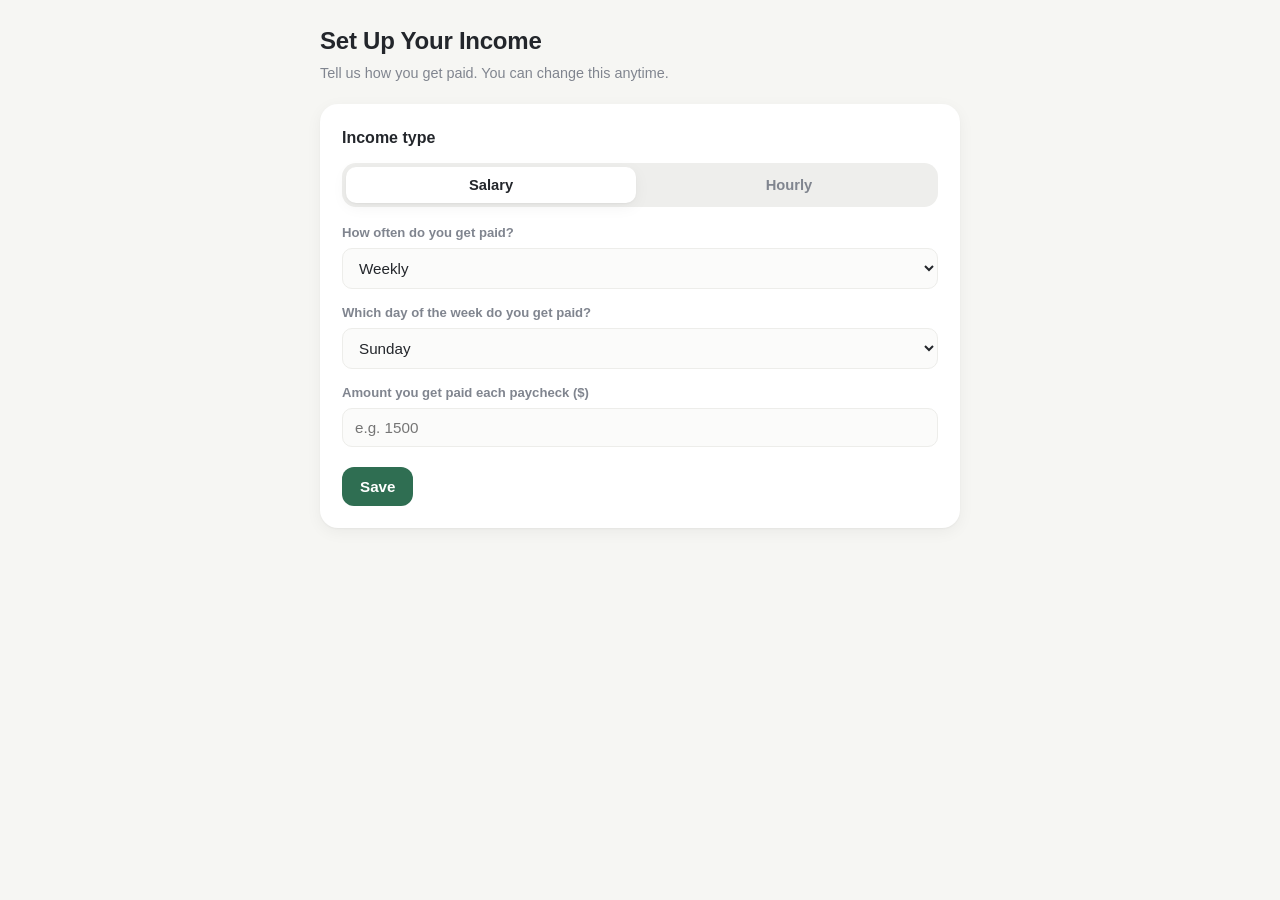
==== budget-app/index.html @ ad208b8c "Add click-to-view week stats on the Calendar Clicking any day now opens a panel for that calendar we" ====
<!DOCTYPE html>
<html lang="en">
<head>
<meta charset="UTF-8">
<meta name="viewport" content="width=device-width, initial-scale=1.0">
<title>My Budget</title>
<style>
  :root {
    --bg: #f6f6f3;
    --card: #ffffff;
    --text: #23262b;
    --muted: #80858f;
    --border: #ededea;
    --accent: #2f6e52;
    --accent-dark: #23553f;
    --accent-soft: #e8f1ec;
    --good: #2f6e52;
    --danger: #b8463a;
    --warning: #b8862f;
    --radius: 18px;
    --shadow: 0 1px 2px rgba(20, 20, 20, 0.04), 0 4px 16px rgba(20, 20, 20, 0.05);
  }
  * { box-sizing: border-box; }
  body {
    margin: 0;
    font-family: -apple-system, BlinkMacSystemFont, "Segoe UI", Roboto, Helvetica, Arial, sans-serif;
    background: var(--bg);
    color: var(--text);
    padding: 24px 20px;
    line-height: 1.45;
  }
  .wrap { max-width: 640px; margin: 0 auto; }
  h1 { font-size: 1.5rem; font-weight: 700; letter-spacing: -0.01em; margin: 0 0 4px; }
  h2 { font-size: 1rem; font-weight: 700; margin: 0 0 14px; }
  .subtitle { color: var(--muted); font-size: 0.9rem; margin: 0 0 20px; }
  .card {
    background: var(--card);
    border-radius: var(--radius);
    box-shadow: var(--shadow);
    padding: 22px;
    margin-bottom: 16px;
  }
  .row { display: flex; gap: 10px; flex-wrap: wrap; }
  .field { margin-bottom: 14px; }
  .field label {
    display: block;
    font-size: 0.82rem;
    font-weight: 600;
    margin-bottom: 6px;
    color: var(--muted);
  }
  input, select {
    width: 100%;
    padding: 10px 12px;
    border: 1px solid var(--border);
    border-radius: 10px;
    font-size: 0.95rem;
    background: #fbfbfa;
    color: var(--text);
  }
  input:focus, select:focus { outline: none; border-color: var(--accent); background: #fff; box-shadow: 0 0 0 3px var(--accent-soft); }
  .btn {
    display: inline-block;
    padding: 11px 18px;
    border-radius: 12px;
    border: none;
    background: var(--accent);
    color: #fff;
    font-size: 0.95rem;
    font-weight: 600;
    cursor: pointer;
    transition: background 0.15s ease;
  }
  .btn:hover { background: var(--accent-dark); }
  .btn:disabled { background: var(--border); color: var(--muted); cursor: not-allowed; }
  .btn.secondary {
    background: var(--accent-soft);
    color: var(--accent-dark);
    border: none;
  }
  .btn.secondary:hover { background: #dcebe3; }
  .btn.secondary.active { background: var(--accent); color: #fff; }
  .btn.small { padding: 7px 12px; font-size: 0.82rem; border-radius: 10px; }
  .btn.danger-outline {
    background: #fbeeec;
    color: var(--danger);
    border: none;
  }
  .btn.danger-outline:hover { background: #f6ddd9; }
  .toggle-group { display: flex; gap: 8px; margin-bottom: 16px; background: #eeeeec; padding: 4px; border-radius: 14px; }
  .toggle-group button {
    flex: 1;
    padding: 10px;
    border-radius: 10px;
    border: none;
    background: transparent;
    font-size: 0.92rem;
    font-weight: 600;
    cursor: pointer;
    color: var(--muted);
    transition: background 0.15s ease, color 0.15s ease;
  }
  .toggle-group button.active {
    color: var(--text);
    background: #fff;
    box-shadow: var(--shadow);
  }
  .period-nav {
    display: flex;
    align-items: center;
    justify-content: space-between;
    margin-bottom: 10px;
  }
  .period-range { font-weight: 700; font-size: 1rem; }
  .period-meta { color: var(--muted); font-size: 0.85rem; margin-top: 2px; }
  .earnings {
    font-size: 2.2rem;
    font-weight: 700;
    color: var(--text);
    margin: 6px 0 2px;
  }
  .earnings-sub { color: var(--muted); font-size: 0.85rem; }
  table { width: 100%; border-collapse: collapse; margin-top: 10px; font-size: 0.9rem; }
  th, td { text-align: left; padding: 10px 6px; border-bottom: 1px solid var(--border); }
  th { color: var(--muted); font-weight: 600; font-size: 0.76rem; text-transform: uppercase; letter-spacing: 0.02em; }
  tr:last-child td { border-bottom: none; }
  .empty-note { color: var(--muted); font-size: 0.88rem; padding: 6px 0; }
  .top-bar { display: flex; justify-content: space-between; align-items: baseline; margin-bottom: 18px; }
  .hidden { display: none !important; }
  .inline-fields { display: flex; gap: 10px; }
  .inline-fields .field { flex: 1; }
  .card-header-row { display: flex; justify-content: space-between; align-items: center; margin-bottom: 14px; }
  .card-header-row h2 { margin: 0; }
  .collapsible { margin-bottom: 14px; padding-top: 2px; }
  .overview-top { display: flex; gap: 22px; align-items: center; flex-wrap: wrap; }
  .ring-col { display: flex; flex-direction: column; align-items: center; gap: 6px; }
  .ring-wrap { position: relative; width: 110px; height: 110px; flex-shrink: 0; }
  .ring-wrap svg { width: 110px; height: 110px; }
  .ring-label { position: absolute; inset: 0; display: flex; align-items: center; justify-content: center; font-size: 1.3rem; font-weight: 700; }
  .ring-caption { font-size: 0.78rem; color: var(--muted); }
  .stats-col { flex: 1; min-width: 180px; display: flex; flex-direction: column; gap: 16px; }
  .stat-row { display: flex; justify-content: space-between; align-items: baseline; gap: 10px; }
  .stat-label { font-size: 0.82rem; color: var(--muted); }
  .stat-value { font-weight: 700; font-size: 1.05rem; }
  .balance-edit-row { display: flex; gap: 8px; margin-top: 6px; }
  .balance-edit-row input { width: auto; flex: 1; }
  .calendar-weekdays, .calendar-grid { display: grid; grid-template-columns: repeat(7, 1fr); gap: 4px; }
  .calendar-weekdays { margin-top: 14px; font-size: 0.7rem; color: var(--muted); text-align: center; font-weight: 600; }
  .calendar-grid { margin-top: 4px; }
  .cal-day {
    min-height: 62px;
    border-radius: 6px;
    padding: 4px 5px;
    font-size: 0.68rem;
    border: 1px solid var(--border);
    display: flex;
    flex-direction: column;
    gap: 2px;
    overflow: hidden;
    cursor: pointer;
    transition: transform 0.1s ease;
  }
  .cal-day:hover { transform: scale(1.05); }
  .cal-day.outside { opacity: 0.35; }
  .cal-day .cal-num { font-weight: 700; font-size: 0.75rem; }
  .cal-day .cal-spent, .cal-day .cal-hours, .cal-day .cal-paid {
    background: rgba(255, 255, 255, 0.82);
    border-radius: 4px;
    padding: 0 3px;
    width: fit-content;
  }
  .cal-day .cal-spent { color: var(--danger); }
  .cal-day .cal-hours { color: var(--accent); }
  .cal-day .cal-paid { color: var(--good); font-weight: 700; }
  .legend-row { display: flex; align-items: center; gap: 6px; font-size: 0.82rem; color: var(--muted); margin-top: 4px; }
  .legend-swatch { width: 14px; height: 14px; border-radius: 3px; border: 1px solid var(--border); flex-shrink: 0; }
</style>
</head>
<body>
<div class="wrap">

  <div class="toggle-group hidden" id="tabBar">
    <button type="button" id="tabHomeBtn">Home</button>
    <button type="button" id="tabCalendarBtn">Calendar</button>
  </div>

  <!-- SETUP VIEW -->
  <div id="setupView">
    <h1>Set Up Your Income</h1>
    <p class="subtitle">Tell us how you get paid. You can change this anytime.</p>

    <div class="card">
      <h2>Income type</h2>
      <div class="toggle-group">
        <button type="button" id="typeSalaryBtn">Salary</button>
        <button type="button" id="typeHourlyBtn">Hourly</button>
      </div>

      <div class="field">
        <label for="payFrequency">How often do you get paid?</label>
        <select id="payFrequency">
          <option value="weekly">Weekly</option>
          <option value="biweekly">Every 2 weeks</option>
          <option value="semimonthly">Twice a month</option>
          <option value="monthly">Monthly</option>
        </select>
      </div>

      <div class="field" id="field_weeklyDay">
        <label for="weeklyDay">Which day of the week do you get paid?</label>
        <select id="weeklyDay">
          <option value="0">Sunday</option>
          <option value="1">Monday</option>
          <option value="2">Tuesday</option>
          <option value="3">Wednesday</option>
          <option value="4">Thursday</option>
          <option value="5">Friday</option>
          <option value="6">Saturday</option>
        </select>
      </div>

      <div class="field" id="field_biweeklyAnchor">
        <label for="biweeklyAnchor">Enter a date you got paid (or will get paid) on</label>
        <input type="date" id="biweeklyAnchor">
      </div>

      <div class="field" id="field_semimonthlyDay">
        <label for="semimonthlyDay">First payday each month (day of month, 1–27). The second payday is assumed to be the last day of the month.</label>
        <input type="number" id="semimonthlyDay" min="1" max="27" value="15">
      </div>

      <div class="field" id="field_monthlyDay">
        <label for="monthlyDay">Payday each month</label>
        <select id="monthlyDay"></select>
      </div>

      <div class="field" id="field_salaryAmount">
        <label for="salaryAmount">Amount you get paid each paycheck ($)</label>
        <input type="number" id="salaryAmount" min="0" step="0.01" placeholder="e.g. 1500">
      </div>

      <div class="field" id="field_hourlyWage">
        <label for="hourlyWage">Your hourly wage ($/hour)</label>
        <input type="number" id="hourlyWage" min="0" step="0.01" placeholder="e.g. 22.50">
      </div>

      <button class="btn" id="saveSetupBtn" style="margin-top:6px;">Save</button>
      <button class="btn secondary hidden" id="cancelSetupBtn" style="margin-top:6px;">Cancel</button>
    </div>
  </div>

  <!-- BUDGET SETUP VIEW -->
  <div id="budgetView" class="hidden">
    <h1>Set Up Your Budget</h1>
    <p class="subtitle">Pick a starting point, then adjust categories as you like.</p>

    <div class="card">
      <h2>Quick presets</h2>
      <div class="toggle-group" style="flex-wrap:wrap;">
        <button type="button" class="btn secondary small" id="preset503020" style="flex:1 1 30%;">50/30/20 Rule</button>
        <button type="button" class="btn secondary small" id="presetSavingFocus" style="flex:1 1 30%;">Saving Focus</button>
        <button type="button" class="btn secondary small" id="presetNonSavingFocus" style="flex:1 1 30%;">Non-Saving Focus</button>
      </div>
    </div>

    <div class="card">
      <h2>Categories</h2>
      <div id="categoryRows"></div>
      <button type="button" class="btn secondary small" id="addCategoryBtn">+ Add category</button>
      <div class="period-meta" id="budgetDraftSummary" style="margin-top:14px;"></div>
    </div>

    <button class="btn" id="saveBudgetBtn" style="margin-top:6px;">Save budget</button>
    <button class="btn secondary hidden" id="cancelBudgetBtn" style="margin-top:6px;">Cancel</button>
  </div>

  <!-- HOME VIEW -->
  <div id="dashboardView" class="hidden">
    <div class="top-bar">
      <div>
        <h1>My Budget</h1>
        <p class="subtitle" id="incomeSummary"></p>
      </div>
      <div style="display:flex; gap:8px;">
        <button class="btn secondary small" id="editBudgetBtn">Edit budget</button>
        <button class="btn secondary small" id="editSettingsBtn">Edit settings</button>
      </div>
    </div>

    <div class="card">
      <div class="overview-top">
        <div class="ring-col">
          <div class="ring-wrap">
            <svg viewBox="0 0 110 110">
              <circle cx="55" cy="55" r="48" fill="none" stroke="#e3e5e8" stroke-width="10"></circle>
              <circle id="budgetRingProgress" cx="55" cy="55" r="48" fill="none" stroke-width="10" stroke-linecap="round" transform="rotate(-90 55 55)"></circle>
            </svg>
            <div class="ring-label" id="budgetRingLabel">0%</div>
          </div>
          <div class="ring-caption">Budget used</div>
        </div>
        <div class="stats-col">
          <div class="stat-row">
            <span class="stat-label">Next paycheck</span>
            <span class="stat-value" id="nextPaycheckValue"></span>
          </div>
          <div>
            <div class="stat-row">
              <span class="stat-label">Account balance</span>
              <span class="stat-value" id="accountBalanceValue"></span>
            </div>
            <div class="balance-edit-row">
              <input type="number" id="balanceEditInput" step="0.01">
              <button type="button" class="btn secondary small" id="saveBalanceBtn">Update</button>
            </div>
          </div>
        </div>
      </div>
    </div>

    <div class="card">
      <div class="period-nav">
        <button class="btn secondary small" id="prevPeriodBtn">&larr; Prev</button>
        <div style="text-align:center;">
          <div class="period-range" id="periodRange"></div>
          <div class="period-meta" id="periodPayday"></div>
        </div>
        <button class="btn secondary small" id="nextPeriodBtn">Next &rarr;</button>
      </div>
      <hr style="border:none;border-top:1px solid var(--border); margin: 14px 0;">
      <div class="earnings" id="periodEarnings">$0.00</div>
      <div class="earnings-sub" id="periodEarningsDetail"></div>
    </div>

    <div class="card" id="budgetCard">
      <h2>Budget for this period</h2>
      <table id="budgetTable">
        <thead>
          <tr><th>Category</th><th>Type</th><th>Allocated</th><th>Spent</th><th>Remaining</th></tr>
        </thead>
        <tbody id="budgetTableBody"></tbody>
      </table>
      <div class="empty-note hidden" id="budgetEmptyNote">No budget set yet.</div>
      <div class="period-meta" id="budgetDashboardSummary" style="margin-top:10px;"></div>
    </div>

    <div class="card" id="expensesCard">
      <div class="card-header-row">
        <h2>Expenses</h2>
        <button type="button" class="btn secondary small" id="toggleExpenseFormBtn">+ Add expense</button>
      </div>
      <div class="collapsible hidden" id="expenseFormWrap">
        <div class="field">
          <label for="expenseDate">Date</label>
          <input type="date" id="expenseDate">
        </div>
        <div class="inline-fields">
          <div class="field">
            <label for="expenseCategory">Category</label>
            <select id="expenseCategory"></select>
          </div>
          <div class="field">
            <label for="expenseAmount">Amount ($)</label>
            <input type="number" id="expenseAmount" min="0" step="0.01" placeholder="e.g. 45">
          </div>
        </div>
        <div class="field">
          <label for="expenseNote">Note (optional)</label>
          <input type="text" id="expenseNote" placeholder="e.g. Groceries">
        </div>
        <button class="btn" id="addExpenseBtn">Add expense</button>
      </div>

      <table id="expensesTable">
        <thead>
          <tr><th>Date</th><th>Category</th><th>Amount</th><th>Note</th><th></th></tr>
        </thead>
        <tbody id="expensesTableBody"></tbody>
      </table>
      <div class="empty-note hidden" id="expensesEmptyNote">No expenses logged for this pay period yet.</div>
    </div>

    <div class="card" id="hoursCard">
      <div class="card-header-row">
        <h2>Shifts</h2>
        <button type="button" class="btn secondary small" id="toggleShiftFormBtn">+ Add shift</button>
      </div>
      <div class="collapsible hidden" id="shiftFormWrap">
        <div class="field">
          <label for="hoursDate">Date</label>
          <input type="date" id="hoursDate">
        </div>
        <div class="inline-fields">
          <div class="field">
            <label for="timeIn">Time in</label>
            <select id="timeIn"></select>
          </div>
          <div class="field">
            <label for="timeOut">Time out</label>
            <select id="timeOut"></select>
          </div>
        </div>
        <button class="btn" id="addHoursBtn">Add shift</button>
      </div>

      <table id="hoursTable">
        <thead>
          <tr><th>Date</th><th>Time in</th><th>Time out</th><th>Hours</th><th></th></tr>
        </thead>
        <tbody id="hoursTableBody"></tbody>
      </table>
      <div class="empty-note hidden" id="hoursEmptyNote">No shifts logged for this pay period yet.</div>
    </div>
  </div>

  <!-- CALENDAR VIEW -->
  <div id="calendarView" class="hidden">
    <div class="top-bar">
      <h1>Calendar</h1>
    </div>

    <div class="card">
      <div class="period-nav">
        <button class="btn secondary small" id="prevMonthBtn">&larr; Prev</button>
        <div class="period-range" id="calendarMonthLabel"></div>
        <button class="btn secondary small" id="nextMonthBtn">Next &rarr;</button>
      </div>
      <div class="calendar-weekdays" id="calendarWeekdays"></div>
      <div class="calendar-grid" id="calendarGrid"></div>
      <div class="period-meta" style="margin-top:10px;">Click any day to see that week's stats.</div>
    </div>

    <div class="card hidden" id="weekDetailCard">
      <h2 id="weekDetailRange"></h2>
      <div class="period-meta" id="weekDetailStatus" style="margin-bottom:12px;"></div>
      <div class="stats-col">
        <div class="stat-row">
          <span class="stat-label">Spent</span>
          <span class="stat-value" id="weekDetailSpent"></span>
        </div>
        <div class="stat-row">
          <span class="stat-label">Budgeted</span>
          <span class="stat-value" id="weekDetailBudgeted"></span>
        </div>
        <div class="stat-row hidden" id="weekDetailHoursRow">
          <span class="stat-label">Hours worked</span>
          <span class="stat-value" id="weekDetailHours"></span>
        </div>
        <div class="stat-row hidden" id="weekDetailPaidRow">
          <span class="stat-label">Paycheck received</span>
          <span class="stat-value" id="weekDetailPaid"></span>
        </div>
      </div>
    </div>

    <div class="card">
      <h2>Legend</h2>
      <div class="legend-row"><span class="cal-spent">-$12</span> spent that day · <span class="cal-hours">4h</span> worked that day · <span class="cal-paid">+$400</span> paycheck received</div>
      <div class="legend-row"><span class="legend-swatch" style="background:rgb(34,139,34);"></span> week well under budget</div>
      <div class="legend-row"><span class="legend-swatch" style="background:#fff;"></span> week right on budget</div>
      <div class="legend-row"><span class="legend-swatch" style="background:rgb(220,38,38);"></span> week well over budget</div>
    </div>
  </div>

</div>

<script>
(function () {
  "use strict";

  var STORAGE_CONFIG = "budgetApp.incomeConfig";
  var STORAGE_ENTRIES = "budgetApp.hourEntries";
  var STORAGE_BUDGET = "budgetApp.budgetConfig";
  var STORAGE_BALANCE = "budgetApp.accountBalance";
  var STORAGE_EXPENSES = "budgetApp.expenses";

  var config = loadConfig();
  var entries = loadEntries();
  var accountBalance = loadBalance();
  var expenses = loadExpenses();
  var refDate = startOfDay(new Date()); // drives which pay period is shown

  // ---------- storage ----------
  function loadConfig() {
    try {
      var raw = localStorage.getItem(STORAGE_CONFIG);
      return raw ? JSON.parse(raw) : null;
    } catch (e) { return null; }
  }
  function saveConfig(cfg) {
    config = cfg;
    localStorage.setItem(STORAGE_CONFIG, JSON.stringify(cfg));
  }
  function loadEntries() {
    try {
      var raw = localStorage.getItem(STORAGE_ENTRIES);
      return raw ? JSON.parse(raw) : [];
    } catch (e) { return []; }
  }
  function saveEntries() {
    localStorage.setItem(STORAGE_ENTRIES, JSON.stringify(entries));
  }
  function loadBudgetConfig() {
    try {
      var raw = localStorage.getItem(STORAGE_BUDGET);
      return raw ? JSON.parse(raw) : null;
    } catch (e) { return null; }
  }
  function saveBudgetConfig(cfg) {
    localStorage.setItem(STORAGE_BUDGET, JSON.stringify(cfg));
  }
  function loadBalance() {
    try {
      var raw = localStorage.getItem(STORAGE_BALANCE);
      return raw !== null ? Number(raw) : 0;
    } catch (e) { return 0; }
  }
  function saveBalance() {
    localStorage.setItem(STORAGE_BALANCE, String(accountBalance));
  }
  function loadExpenses() {
    try {
      var raw = localStorage.getItem(STORAGE_EXPENSES);
      return raw ? JSON.parse(raw) : [];
    } catch (e) { return []; }
  }
  function saveExpenses() {
    localStorage.setItem(STORAGE_EXPENSES, JSON.stringify(expenses));
  }
  function genId() { return Date.now() + "-" + Math.random().toString(36).slice(2); }

  // ---------- date helpers ----------
  function startOfDay(d) { var r = new Date(d); r.setHours(0,0,0,0); return r; }
  function addDays(d, n) { var r = new Date(d); r.setDate(r.getDate() + n); return r; }
  function daysBetween(a, b) { return Math.round((startOfDay(b) - startOfDay(a)) / 86400000); }
  function daysInMonth(y, m) { return new Date(y, m + 1, 0).getDate(); }
  function resolveDayInMonth(y, m, day) {
    // handles month overflow/underflow and "last" sentinel
    while (m < 0) { m += 12; y -= 1; }
    while (m > 11) { m -= 12; y += 1; }
    if (day === "last") return new Date(y, m + 1, 0);
    var d = Math.min(Number(day), daysInMonth(y, m));
    return new Date(y, m, d);
  }
  function fmtDate(d) {
    return d.toLocaleDateString(undefined, { month: "short", day: "numeric", year: "numeric" });
  }
  function toISODate(d) {
    var y = d.getFullYear(), m = String(d.getMonth()+1).padStart(2,"0"), day = String(d.getDate()).padStart(2,"0");
    return y + "-" + m + "-" + day;
  }
  function fmtMoney(n) {
    return "$" + (Math.round(n * 100) / 100).toLocaleString(undefined, { minimumFractionDigits: 2, maximumFractionDigits: 2 });
  }
  function sameDate(a, b) { return toISODate(a) === toISODate(b); }
  function sumExpensesOnDate(d) {
    var iso = toISODate(d);
    return expenses.filter(function (e) { return e.date === iso; })
      .reduce(function (sum, e) { return sum + Number(e.amount); }, 0);
  }
  function sumHoursOnDate(d) {
    var iso = toISODate(d);
    return entries.filter(function (e) { return e.date === iso; })
      .reduce(function (sum, e) { return sum + Number(e.hours); }, 0);
  }
  function categoryNameById(categories, id) {
    var found = categories.filter(function (c) { return c.id === id; })[0];
    return found ? found.name : "Uncategorized";
  }

  // ---------- time-of-day helpers (for clock in / clock out dropdowns) ----------
  function fmtTime(minutesTotal) {
    var hh = Math.floor(minutesTotal / 60) % 24, mm = minutesTotal % 60;
    var period = hh >= 12 ? "PM" : "AM";
    var h12 = hh % 12; if (h12 === 0) h12 = 12;
    return h12 + ":" + String(mm).padStart(2, "0") + " " + period;
  }
  function timeValueToMinutes(val) {
    var parts = val.split(":");
    return Number(parts[0]) * 60 + Number(parts[1]);
  }
  function hoursBetween(timeInVal, timeOutVal) {
    var inM = timeValueToMinutes(timeInVal), outM = timeValueToMinutes(timeOutVal);
    var diff = outM - inM;
    if (diff <= 0) diff += 24 * 60; // overnight shift
    return diff / 60;
  }

  // ---------- pay period calculation ----------
  // Returns {start: Date, end: Date, payday: Date} for the period containing `date`.
  function computePeriod(cfg, date) {
    date = startOfDay(date);
    if (cfg.frequency === "weekly") {
      var dow = Number(cfg.weeklyDay);
      var diff = (dow - date.getDay() + 7) % 7;
      var end = addDays(date, diff);
      var start = addDays(end, -6);
      return { start: start, end: end, payday: end };
    }
    if (cfg.frequency === "biweekly") {
      var anchor = startOfDay(new Date(cfg.biweeklyAnchor));
      var diffDays = daysBetween(anchor, date);
      var mod = ((diffDays % 14) + 14) % 14;
      var untilPayday = (14 - mod) % 14;
      var end2 = addDays(date, untilPayday);
      var start2 = addDays(end2, -13);
      return { start: start2, end: end2, payday: end2 };
    }
    if (cfg.frequency === "semimonthly") {
      var y = date.getFullYear(), m = date.getMonth();
      var day1Date = resolveDayInMonth(y, m, cfg.semimonthlyDay);
      if (date <= day1Date) {
        return { start: new Date(y, m, 1), end: day1Date, payday: day1Date };
      } else {
        var lastDate = resolveDayInMonth(y, m, "last");
        return { start: addDays(day1Date, 1), end: lastDate, payday: lastDate };
      }
    }
    if (cfg.frequency === "monthly") {
      var y2 = date.getFullYear(), m2 = date.getMonth();
      var candidate = resolveDayInMonth(y2, m2, cfg.monthlyDay);
      if (date <= candidate) {
        var prevCandidate = resolveDayInMonth(y2, m2 - 1, cfg.monthlyDay);
        return { start: addDays(prevCandidate, 1), end: candidate, payday: candidate };
      } else {
        var nextCandidate = resolveDayInMonth(y2, m2 + 1, cfg.monthlyDay);
        return { start: addDays(candidate, 1), end: nextCandidate, payday: nextCandidate };
      }
    }
    throw new Error("Unknown frequency");
  }

  // ---------- budget presets & categories ----------
  var BUDGET_PRESETS = {
    fiftyThirtyTwenty: [
      { name: "Needs", mode: "percent", value: 50 },
      { name: "Wants", mode: "percent", value: 30 },
      { name: "Savings", mode: "percent", value: 20 }
    ],
    savingFocus: [
      { name: "Needs", mode: "percent", value: 40 },
      { name: "Wants", mode: "percent", value: 20 },
      { name: "Savings", mode: "percent", value: 40 }
    ],
    nonSavingFocus: [
      { name: "Needs", mode: "percent", value: 60 },
      { name: "Wants", mode: "percent", value: 40 },
      { name: "Savings", mode: "percent", value: 0 }
    ]
  };

  function categoryAmount(cat, income) {
    if (cat.mode === "percent") return income * (Number(cat.value) || 0) / 100;
    return Number(cat.value) || 0;
  }

  function computePeriodIncome(period) {
    if (config.type === "salary") return config.salaryAmount;
    var periodEntries = entries.filter(function (e) {
      var d = startOfDay(new Date(e.date));
      return d >= period.start && d <= period.end;
    });
    var totalHours = periodEntries.reduce(function (sum, e) { return sum + Number(e.hours); }, 0);
    return totalHours * config.hourlyWage;
  }

  // ---------- progress ring ----------
  var RING_RADIUS = 48;
  var RING_CIRCUMFERENCE = 2 * Math.PI * RING_RADIUS;
  function updateBudgetRing(percent) {
    var clamped = Math.max(0, Math.min(percent, 100));
    var offset = RING_CIRCUMFERENCE * (1 - clamped / 100);
    var ring = document.getElementById("budgetRingProgress");
    ring.style.strokeDasharray = RING_CIRCUMFERENCE;
    ring.style.strokeDashoffset = offset;
    var color = percent > 100 ? "var(--danger)" : percent >= 80 ? "var(--warning)" : "var(--good)";
    ring.style.stroke = color;
    var label = document.getElementById("budgetRingLabel");
    label.textContent = Math.round(percent) + "%";
    label.style.color = color;
  }

  // ---------- week performance color (for the calendar) ----------
  function mixColor(from, to, frac) {
    var r = Math.round(from[0] + (to[0] - from[0]) * frac);
    var g = Math.round(from[1] + (to[1] - from[1]) * frac);
    var b = Math.round(from[2] + (to[2] - from[2]) * frac);
    return "rgb(" + r + "," + g + "," + b + ")";
  }
  function weekColor(ratio) {
    if (ratio === null) return "transparent";
    var diff = 1 - ratio; // >0 means under budget (good), <0 means over budget (bad)
    var t = Math.max(-1, Math.min(1, diff));
    var to = t >= 0 ? [34, 139, 34] : [220, 38, 38];
    return mixColor([255, 255, 255], to, Math.abs(t));
  }

  var draftCategories = [];
  var categoryRowsEl = document.getElementById("categoryRows");

  function applyPreset(key) {
    draftCategories = BUDGET_PRESETS[key].map(function (c) {
      return { id: genId(), name: c.name, mode: c.mode, value: c.value };
    });
    renderCategoryRows();
  }

  function renderCategoryRows() {
    categoryRowsEl.innerHTML = "";
    draftCategories.forEach(function (cat, idx) {
      var row = document.createElement("div");
      row.style.display = "flex";
      row.style.gap = "8px";
      row.style.alignItems = "flex-end";
      row.style.marginBottom = "10px";

      var nameField = document.createElement("div");
      nameField.className = "field"; nameField.style.flex = "2"; nameField.style.marginBottom = "0";
      var nameLabel = document.createElement("label"); nameLabel.textContent = "Category";
      var nameInput = document.createElement("input");
      nameInput.type = "text"; nameInput.value = cat.name; nameInput.placeholder = "e.g. Rent";
      nameInput.addEventListener("input", function () { cat.name = nameInput.value; });
      nameField.appendChild(nameLabel); nameField.appendChild(nameInput);

      var modeField = document.createElement("div");
      modeField.className = "field"; modeField.style.flex = "1"; modeField.style.marginBottom = "0";
      var modeLabel = document.createElement("label"); modeLabel.textContent = "Type";
      var modeSelect = document.createElement("select");
      var pOpt = document.createElement("option"); pOpt.value = "percent"; pOpt.textContent = "% of income";
      var fOpt = document.createElement("option"); fOpt.value = "fixed"; fOpt.textContent = "$ fixed";
      modeSelect.appendChild(pOpt); modeSelect.appendChild(fOpt);
      modeSelect.value = cat.mode;
      modeField.appendChild(modeLabel); modeField.appendChild(modeSelect);

      var valueField = document.createElement("div");
      valueField.className = "field"; valueField.style.flex = "1"; valueField.style.marginBottom = "0";
      var valueLabel = document.createElement("label");
      valueLabel.textContent = cat.mode === "percent" ? "Percent" : "Amount ($)";
      var valueInput = document.createElement("input");
      valueInput.type = "number"; valueInput.min = "0";
      valueInput.step = cat.mode === "percent" ? "1" : "0.01";
      valueInput.value = cat.value;
      valueInput.addEventListener("input", function () {
        cat.value = Number(valueInput.value) || 0;
        updateBudgetDraftSummary();
      });
      valueField.appendChild(valueLabel); valueField.appendChild(valueInput);

      modeSelect.addEventListener("change", function () {
        cat.mode = modeSelect.value;
        valueLabel.textContent = cat.mode === "percent" ? "Percent" : "Amount ($)";
        valueInput.step = cat.mode === "percent" ? "1" : "0.01";
        updateBudgetDraftSummary();
      });

      var delBtn = document.createElement("button");
      delBtn.type = "button"; delBtn.className = "btn danger-outline small"; delBtn.textContent = "Remove";
      delBtn.style.marginBottom = "0";
      delBtn.addEventListener("click", function () {
        draftCategories.splice(idx, 1);
        renderCategoryRows();
      });

      row.appendChild(nameField); row.appendChild(modeField); row.appendChild(valueField); row.appendChild(delBtn);
      categoryRowsEl.appendChild(row);
    });
    updateBudgetDraftSummary();
  }

  function updateBudgetDraftSummary() {
    var period = computePeriod(config, startOfDay(new Date()));
    var income = computePeriodIncome(period);
    var total = draftCategories.reduce(function (sum, c) { return sum + categoryAmount(c, income); }, 0);
    var remaining = income - total;
    document.getElementById("budgetDraftSummary").textContent =
      "Allocated " + fmtMoney(total) + " of " + fmtMoney(income) + " for the current pay period — " +
      (remaining >= 0 ? fmtMoney(remaining) + " unallocated" : fmtMoney(Math.abs(remaining)) + " over budget");
  }

  document.getElementById("preset503020").addEventListener("click", function () { applyPreset("fiftyThirtyTwenty"); });
  document.getElementById("presetSavingFocus").addEventListener("click", function () { applyPreset("savingFocus"); });
  document.getElementById("presetNonSavingFocus").addEventListener("click", function () { applyPreset("nonSavingFocus"); });
  document.getElementById("addCategoryBtn").addEventListener("click", function () {
    draftCategories.push({ id: genId(), name: "", mode: "percent", value: 0 });
    renderCategoryRows();
  });

  document.getElementById("saveBudgetBtn").addEventListener("click", function () {
    for (var i = 0; i < draftCategories.length; i++) {
      var c = draftCategories[i];
      if (!c.name || !c.name.trim()) { alert("Give every category a name."); return; }
      if (c.value == null || isNaN(c.value) || c.value < 0) { alert("Enter a valid amount for " + c.name + "."); return; }
    }
    var cleaned = draftCategories.map(function (c) {
      return { id: c.id, name: c.name.trim(), mode: c.mode, value: Number(c.value) };
    });
    saveBudgetConfig({ categories: cleaned });
    showDashboard();
  });

  document.getElementById("cancelBudgetBtn").addEventListener("click", function () {
    if (loadBudgetConfig()) showDashboard();
  });

  // ---------- setup view wiring ----------
  var typeSalaryBtn = document.getElementById("typeSalaryBtn");
  var typeHourlyBtn = document.getElementById("typeHourlyBtn");
  var selectedType = "salary";

  var monthlyDaySelect = document.getElementById("monthlyDay");
  for (var i = 1; i <= 31; i++) {
    var opt = document.createElement("option");
    opt.value = String(i);
    opt.textContent = ordinal(i);
    monthlyDaySelect.appendChild(opt);
  }
  var lastOpt = document.createElement("option");
  lastOpt.value = "last";
  lastOpt.textContent = "Last day of month";
  monthlyDaySelect.appendChild(lastOpt);

  var timeInSelect = document.getElementById("timeIn");
  var timeOutSelect = document.getElementById("timeOut");
  [timeInSelect, timeOutSelect].forEach(function (select) {
    for (var t = 0; t < 24 * 60; t += 15) {
      var tOpt = document.createElement("option");
      tOpt.value = String(Math.floor(t / 60)).padStart(2, "0") + ":" + String(t % 60).padStart(2, "0");
      tOpt.textContent = fmtTime(t);
      select.appendChild(tOpt);
    }
  });
  timeInSelect.value = "09:00";
  timeOutSelect.value = "17:00";

  function ordinal(n) {
    var s = ["th", "st", "nd", "rd"], v = n % 100;
    return n + (s[(v - 20) % 10] || s[v] || s[0]);
  }

  function setType(t) {
    selectedType = t;
    typeSalaryBtn.classList.toggle("active", t === "salary");
    typeHourlyBtn.classList.toggle("active", t === "hourly");
    document.getElementById("field_salaryAmount").classList.toggle("hidden", t !== "salary");
    document.getElementById("field_hourlyWage").classList.toggle("hidden", t !== "hourly");
  }
  typeSalaryBtn.addEventListener("click", function () { setType("salary"); });
  typeHourlyBtn.addEventListener("click", function () { setType("hourly"); });

  var payFrequencySelect = document.getElementById("payFrequency");
  function updateFrequencyFields() {
    var f = payFrequencySelect.value;
    document.getElementById("field_weeklyDay").classList.toggle("hidden", f !== "weekly");
    document.getElementById("field_biweeklyAnchor").classList.toggle("hidden", f !== "biweekly");
    document.getElementById("field_semimonthlyDay").classList.toggle("hidden", f !== "semimonthly");
    document.getElementById("field_monthlyDay").classList.toggle("hidden", f !== "monthly");
  }
  payFrequencySelect.addEventListener("change", updateFrequencyFields);

  document.getElementById("saveSetupBtn").addEventListener("click", function () {
    var frequency = payFrequencySelect.value;
    var cfg = { type: selectedType, frequency: frequency };

    if (frequency === "weekly") cfg.weeklyDay = document.getElementById("weeklyDay").value;
    if (frequency === "biweekly") {
      var anchorVal = document.getElementById("biweeklyAnchor").value;
      if (!anchorVal) { alert("Please enter a payday date."); return; }
      cfg.biweeklyAnchor = anchorVal;
    }
    if (frequency === "semimonthly") {
      var sday = Number(document.getElementById("semimonthlyDay").value);
      if (!sday || sday < 1 || sday > 27) { alert("Enter a day of month between 1 and 27."); return; }
      cfg.semimonthlyDay = sday;
    }
    if (frequency === "monthly") cfg.monthlyDay = monthlyDaySelect.value;

    if (selectedType === "salary") {
      var amt = Number(document.getElementById("salaryAmount").value);
      if (!amt || amt <= 0) { alert("Enter the amount you get paid each paycheck."); return; }
      cfg.salaryAmount = amt;
    } else {
      var wage = Number(document.getElementById("hourlyWage").value);
      if (!wage || wage <= 0) { alert("Enter your hourly wage."); return; }
      cfg.hourlyWage = wage;
    }

    saveConfig(cfg);
    refDate = startOfDay(new Date());
    if (loadBudgetConfig()) showDashboard();
    else showBudgetSetup(false);
  });

  document.getElementById("cancelSetupBtn").addEventListener("click", function () {
    if (config) showDashboard();
  });

  function populateSetupForm(cfg) {
    setType(cfg.type);
    payFrequencySelect.value = cfg.frequency;
    updateFrequencyFields();
    if (cfg.frequency === "weekly") document.getElementById("weeklyDay").value = cfg.weeklyDay;
    if (cfg.frequency === "biweekly") document.getElementById("biweeklyAnchor").value = cfg.biweeklyAnchor;
    if (cfg.frequency === "semimonthly") document.getElementById("semimonthlyDay").value = cfg.semimonthlyDay;
    if (cfg.frequency === "monthly") monthlyDaySelect.value = cfg.monthlyDay;
    if (cfg.type === "salary") document.getElementById("salaryAmount").value = cfg.salaryAmount;
    else document.getElementById("hourlyWage").value = cfg.hourlyWage;
  }

  // ---------- view wiring ----------
  var setupView = document.getElementById("setupView");
  var budgetView = document.getElementById("budgetView");
  var dashboardView = document.getElementById("dashboardView");
  var calendarView = document.getElementById("calendarView");
  var tabBar = document.getElementById("tabBar");
  var tabHomeBtn = document.getElementById("tabHomeBtn");
  var tabCalendarBtn = document.getElementById("tabCalendarBtn");

  function hideAllViews() {
    setupView.classList.add("hidden");
    budgetView.classList.add("hidden");
    dashboardView.classList.add("hidden");
    calendarView.classList.add("hidden");
  }

  function showSetup(forEdit) {
    hideAllViews();
    tabBar.classList.add("hidden");
    setupView.classList.remove("hidden");
    document.getElementById("cancelSetupBtn").classList.toggle("hidden", !forEdit);
    if (forEdit && config) populateSetupForm(config);
    else setType("salary");
  }

  function showBudgetSetup(forEdit) {
    hideAllViews();
    tabBar.classList.add("hidden");
    budgetView.classList.remove("hidden");
    document.getElementById("cancelBudgetBtn").classList.toggle("hidden", !forEdit);
    var saved = loadBudgetConfig();
    draftCategories = (forEdit && saved) ? saved.categories.map(function (c) {
      return { id: c.id || genId(), name: c.name, mode: c.mode, value: c.value };
    }) : [];
    renderCategoryRows();
  }

  function showDashboard() {
    hideAllViews();
    tabBar.classList.remove("hidden");
    tabHomeBtn.classList.add("active");
    tabCalendarBtn.classList.remove("active");
    dashboardView.classList.remove("hidden");
    renderDashboard();
  }

  function showCalendar() {
    hideAllViews();
    tabBar.classList.remove("hidden");
    tabCalendarBtn.classList.add("active");
    tabHomeBtn.classList.remove("active");
    calendarView.classList.remove("hidden");
    renderCalendar();
  }

  document.getElementById("editSettingsBtn").addEventListener("click", function () { showSetup(true); });
  document.getElementById("editBudgetBtn").addEventListener("click", function () { showBudgetSetup(true); });
  tabHomeBtn.addEventListener("click", showDashboard);
  tabCalendarBtn.addEventListener("click", showCalendar);

  var frequencyLabels = {
    weekly: "Weekly", biweekly: "Every 2 weeks", semimonthly: "Twice a month", monthly: "Monthly"
  };

  function renderDashboard() {
    var period = computePeriod(config, refDate);

    document.getElementById("incomeSummary").textContent =
      (config.type === "salary" ? "Salary" : "Hourly") + " · " + frequencyLabels[config.frequency] +
      (config.type === "hourly" ? " · " + fmtMoney(config.hourlyWage) + "/hr" : "");

    document.getElementById("periodRange").textContent = fmtDate(period.start) + " – " + fmtDate(period.end);
    document.getElementById("periodPayday").textContent = "Payday: " + fmtDate(period.payday);

    var today = startOfDay(new Date());
    var daysUntilPayday = daysBetween(today, period.payday);
    var paycheckText = fmtDate(period.payday);
    if (daysUntilPayday === 0) paycheckText += " (today)";
    else if (daysUntilPayday > 0) paycheckText += " (in " + daysUntilPayday + " day" + (daysUntilPayday === 1 ? "" : "s") + ")";
    else paycheckText += " (" + Math.abs(daysUntilPayday) + " day" + (Math.abs(daysUntilPayday) === 1 ? "" : "s") + " ago)";
    document.getElementById("nextPaycheckValue").textContent = paycheckText;

    document.getElementById("accountBalanceValue").textContent = fmtMoney(accountBalance);
    document.getElementById("balanceEditInput").value = accountBalance;

    var hoursCard = document.getElementById("hoursCard");
    var periodIncome = computePeriodIncome(period);
    if (config.type === "salary") {
      hoursCard.classList.add("hidden");
      document.getElementById("periodEarnings").textContent = fmtMoney(periodIncome);
      document.getElementById("periodEarningsDetail").textContent = "Fixed amount for this pay period";
    } else {
      hoursCard.classList.remove("hidden");
      var periodEntries = entries.filter(function (e) {
        var d = startOfDay(new Date(e.date));
        return d >= period.start && d <= period.end;
      }).sort(function (a, b) { return a.date.localeCompare(b.date); });

      var totalHours = periodEntries.reduce(function (sum, e) { return sum + Number(e.hours); }, 0);

      document.getElementById("periodEarnings").textContent = fmtMoney(periodIncome);
      document.getElementById("periodEarningsDetail").textContent =
        totalHours + " hour" + (totalHours === 1 ? "" : "s") + " × " + fmtMoney(config.hourlyWage) + "/hr";

      var tbody = document.getElementById("hoursTableBody");
      tbody.innerHTML = "";
      periodEntries.forEach(function (e) {
        var tr = document.createElement("tr");
        var dateTd = document.createElement("td");
        dateTd.textContent = fmtDate(new Date(e.date));
        var timeInTd = document.createElement("td");
        timeInTd.textContent = fmtTime(timeValueToMinutes(e.timeIn));
        var timeOutTd = document.createElement("td");
        timeOutTd.textContent = fmtTime(timeValueToMinutes(e.timeOut));
        var hoursTd = document.createElement("td");
        hoursTd.textContent = e.hours;
        var actionTd = document.createElement("td");
        var delBtn = document.createElement("button");
        delBtn.textContent = "Delete";
        delBtn.className = "btn danger-outline small";
        delBtn.addEventListener("click", function () {
          entries = entries.filter(function (x) { return x.id !== e.id; });
          saveEntries();
          renderDashboard();
        });
        actionTd.appendChild(delBtn);
        tr.appendChild(dateTd); tr.appendChild(timeInTd); tr.appendChild(timeOutTd); tr.appendChild(hoursTd); tr.appendChild(actionTd);
        tbody.appendChild(tr);
      });
      document.getElementById("hoursEmptyNote").classList.toggle("hidden", periodEntries.length > 0);
      document.getElementById("hoursTable").classList.toggle("hidden", periodEntries.length === 0);
    }

    var periodExpenses = expenses.filter(function (e) {
      var d = startOfDay(new Date(e.date));
      return d >= period.start && d <= period.end;
    }).sort(function (a, b) { return a.date.localeCompare(b.date); });

    var budgetTotals = renderBudgetCard(periodIncome, periodExpenses);
    var ringPercent = budgetTotals.totalAllocated > 0
      ? (budgetTotals.totalSpent / budgetTotals.totalAllocated) * 100
      : (budgetTotals.totalSpent > 0 ? 100 : 0);
    updateBudgetRing(ringPercent);

    renderExpenseCategoryOptions();
    renderExpensesList(periodExpenses);
  }

  function renderBudgetCard(income, periodExpenses) {
    var saved = loadBudgetConfig();
    var tbody = document.getElementById("budgetTableBody");
    tbody.innerHTML = "";
    if (!saved || !saved.categories.length) {
      document.getElementById("budgetEmptyNote").classList.remove("hidden");
      document.getElementById("budgetTable").classList.add("hidden");
      document.getElementById("budgetDashboardSummary").textContent = "";
      var fallbackSpent = periodExpenses.reduce(function (sum, e) { return sum + Number(e.amount); }, 0);
      return { totalAllocated: 0, totalSpent: fallbackSpent };
    }
    document.getElementById("budgetEmptyNote").classList.add("hidden");
    document.getElementById("budgetTable").classList.remove("hidden");
    var totalAllocated = 0, totalSpent = 0;
    saved.categories.forEach(function (cat) {
      var amt = categoryAmount(cat, income);
      var spent = periodExpenses.filter(function (e) { return e.categoryId === cat.id; })
        .reduce(function (sum, e) { return sum + Number(e.amount); }, 0);
      totalAllocated += amt;
      totalSpent += spent;
      var remaining = amt - spent;
      var tr = document.createElement("tr");
      var nameTd = document.createElement("td"); nameTd.textContent = cat.name;
      var typeTd = document.createElement("td"); typeTd.textContent = cat.mode === "percent" ? (cat.value + "%") : "Fixed";
      var amtTd = document.createElement("td"); amtTd.textContent = fmtMoney(amt);
      var spentTd = document.createElement("td"); spentTd.textContent = fmtMoney(spent);
      var remTd = document.createElement("td"); remTd.textContent = fmtMoney(remaining);
      if (remaining < 0) remTd.style.color = "var(--danger)";
      tr.appendChild(nameTd); tr.appendChild(typeTd); tr.appendChild(amtTd); tr.appendChild(spentTd); tr.appendChild(remTd);
      tbody.appendChild(tr);
    });
    var remainingOverall = income - totalAllocated;
    document.getElementById("budgetDashboardSummary").textContent =
      remainingOverall >= 0 ? fmtMoney(remainingOverall) + " unallocated this period" : fmtMoney(Math.abs(remainingOverall)) + " over budget this period";
    return { totalAllocated: totalAllocated, totalSpent: totalSpent };
  }

  function renderExpenseCategoryOptions() {
    var select = document.getElementById("expenseCategory");
    var saved = loadBudgetConfig();
    var categories = (saved && saved.categories) || [];
    var prevValue = select.value;
    select.innerHTML = "";
    if (!categories.length) {
      var opt = document.createElement("option");
      opt.value = ""; opt.textContent = "No budget categories yet";
      select.appendChild(opt);
      select.disabled = true;
      document.getElementById("addExpenseBtn").disabled = true;
      return;
    }
    select.disabled = false;
    document.getElementById("addExpenseBtn").disabled = false;
    categories.forEach(function (cat) {
      var opt = document.createElement("option");
      opt.value = cat.id; opt.textContent = cat.name;
      select.appendChild(opt);
    });
    if (categories.some(function (c) { return c.id === prevValue; })) select.value = prevValue;
  }

  function renderExpensesList(periodExpenses) {
    var saved = loadBudgetConfig();
    var categories = (saved && saved.categories) || [];
    var tbody = document.getElementById("expensesTableBody");
    tbody.innerHTML = "";
    periodExpenses.forEach(function (exp) {
      var tr = document.createElement("tr");
      var dateTd = document.createElement("td"); dateTd.textContent = fmtDate(new Date(exp.date));
      var catTd = document.createElement("td"); catTd.textContent = categoryNameById(categories, exp.categoryId);
      var amtTd = document.createElement("td"); amtTd.textContent = fmtMoney(exp.amount);
      var noteTd = document.createElement("td"); noteTd.textContent = exp.note || "";
      var actionTd = document.createElement("td");
      var delBtn = document.createElement("button");
      delBtn.textContent = "Delete"; delBtn.className = "btn danger-outline small";
      delBtn.addEventListener("click", function () {
        expenses = expenses.filter(function (x) { return x.id !== exp.id; });
        accountBalance += Number(exp.amount);
        saveExpenses();
        saveBalance();
        renderDashboard();
      });
      actionTd.appendChild(delBtn);
      tr.appendChild(dateTd); tr.appendChild(catTd); tr.appendChild(amtTd); tr.appendChild(noteTd); tr.appendChild(actionTd);
      tbody.appendChild(tr);
    });
    document.getElementById("expensesEmptyNote").classList.toggle("hidden", periodExpenses.length > 0);
    document.getElementById("expensesTable").classList.toggle("hidden", periodExpenses.length === 0);
  }

  document.getElementById("prevPeriodBtn").addEventListener("click", function () {
    var period = computePeriod(config, refDate);
    refDate = addDays(period.start, -1);
    renderDashboard();
  });
  document.getElementById("nextPeriodBtn").addEventListener("click", function () {
    var period = computePeriod(config, refDate);
    refDate = addDays(period.end, 1);
    renderDashboard();
  });

  document.getElementById("saveBalanceBtn").addEventListener("click", function () {
    var val = Number(document.getElementById("balanceEditInput").value);
    if (isNaN(val)) { alert("Enter a valid balance."); return; }
    accountBalance = val;
    saveBalance();
    renderDashboard();
  });

  function setupToggle(btnId, wrapId, openLabel) {
    var btn = document.getElementById(btnId);
    var wrap = document.getElementById(wrapId);
    btn.addEventListener("click", function () {
      var opening = wrap.classList.contains("hidden");
      wrap.classList.toggle("hidden");
      btn.textContent = opening ? "Close" : openLabel;
      btn.classList.toggle("active", opening);
    });
  }
  setupToggle("toggleExpenseFormBtn", "expenseFormWrap", "+ Add expense");
  setupToggle("toggleShiftFormBtn", "shiftFormWrap", "+ Add shift");

  function collapseForm(btnId, wrapId, openLabel) {
    document.getElementById(wrapId).classList.add("hidden");
    var btn = document.getElementById(btnId);
    btn.textContent = openLabel;
    btn.classList.remove("active");
  }

  document.getElementById("addExpenseBtn").addEventListener("click", function () {
    var dateVal = document.getElementById("expenseDate").value;
    var categoryId = document.getElementById("expenseCategory").value;
    var amount = Number(document.getElementById("expenseAmount").value);
    var note = document.getElementById("expenseNote").value.trim();
    if (!dateVal) { alert("Pick a date."); return; }
    if (!categoryId) { alert("Choose a category."); return; }
    if (!amount || amount <= 0) { alert("Enter an amount."); return; }
    expenses.push({ id: genId(), date: dateVal, categoryId: categoryId, amount: amount, note: note });
    accountBalance -= amount;
    saveExpenses();
    saveBalance();
    document.getElementById("expenseAmount").value = "";
    document.getElementById("expenseNote").value = "";
    collapseForm("toggleExpenseFormBtn", "expenseFormWrap", "+ Add expense");
    renderDashboard();
  });

  document.getElementById("addHoursBtn").addEventListener("click", function () {
    var dateVal = document.getElementById("hoursDate").value;
    var timeInVal = timeInSelect.value;
    var timeOutVal = timeOutSelect.value;
    if (!dateVal) { alert("Pick a date."); return; }
    if (timeInVal === timeOutVal) { alert("Time out must be different from time in."); return; }
    var hoursVal = hoursBetween(timeInVal, timeOutVal);
    entries.push({
      id: Date.now() + "-" + Math.random().toString(36).slice(2),
      date: dateVal, timeIn: timeInVal, timeOut: timeOutVal, hours: hoursVal
    });
    saveEntries();
    collapseForm("toggleShiftFormBtn", "shiftFormWrap", "+ Add shift");
    renderDashboard();
  });

  // ---------- calendar ----------
  var calendarRefDate = new Date(startOfDay(new Date()).getFullYear(), startOfDay(new Date()).getMonth(), 1);
  var WEEKDAY_LABELS = ["Sun", "Mon", "Tue", "Wed", "Thu", "Fri", "Sat"];

  function renderCalendar() {
    var year = calendarRefDate.getFullYear(), month = calendarRefDate.getMonth();
    document.getElementById("calendarMonthLabel").textContent =
      new Date(year, month, 1).toLocaleDateString(undefined, { month: "long", year: "numeric" });

    var weekdaysEl = document.getElementById("calendarWeekdays");
    if (!weekdaysEl.childNodes.length) {
      WEEKDAY_LABELS.forEach(function (label) {
        var el = document.createElement("div");
        el.textContent = label;
        weekdaysEl.appendChild(el);
      });
    }

    var firstOfMonth = new Date(year, month, 1);
    var lastOfMonth = new Date(year, month + 1, 0);
    var gridStart = addDays(firstOfMonth, -firstOfMonth.getDay());
    var gridEnd = addDays(lastOfMonth, 6 - lastOfMonth.getDay());
    var weeksCount = Math.round((daysBetween(gridStart, gridEnd) + 1) / 7);

    var budgetCfg = loadBudgetConfig();
    var gridEl = document.getElementById("calendarGrid");
    gridEl.innerHTML = "";

    for (var w = 0; w < weeksCount; w++) {
      let weekStart = addDays(gridStart, w * 7);
      let weekDates = [];
      for (var i = 0; i < 7; i++) weekDates.push(addDays(weekStart, i));

      let weeklySpent = 0, weeklyBudget = 0;
      weekDates.forEach(function (d) {
        weeklySpent += sumExpensesOnDate(d);
        if (budgetCfg && budgetCfg.categories.length) {
          var per = computePeriod(config, d);
          var inc = computePeriodIncome(per);
          var allocated = budgetCfg.categories.reduce(function (sum, c) { return sum + categoryAmount(c, inc); }, 0);
          var periodLen = daysBetween(per.start, per.end) + 1;
          weeklyBudget += allocated / periodLen;
        }
      });
      let ratio = weeklyBudget > 0 ? weeklySpent / weeklyBudget : null;
      let bg = weekColor(ratio);

      weekDates.forEach(function (d) {
        var cell = document.createElement("div");
        cell.className = "cal-day" + (d.getMonth() !== month ? " outside" : "");
        cell.style.background = bg;
        cell.addEventListener("click", function () {
          showWeekDetail(weekDates, weeklySpent, weeklyBudget, ratio);
        });

        var num = document.createElement("div");
        num.className = "cal-num";
        num.textContent = d.getDate();
        cell.appendChild(num);

        var daySpent = sumExpensesOnDate(d);
        if (daySpent > 0) {
          var spentEl = document.createElement("div");
          spentEl.className = "cal-spent";
          spentEl.textContent = "-" + fmtMoney(daySpent);
          cell.appendChild(spentEl);
        }

        if (config.type === "hourly") {
          var dayHours = sumHoursOnDate(d);
          if (dayHours > 0) {
            var hoursEl = document.createElement("div");
            hoursEl.className = "cal-hours";
            hoursEl.textContent = dayHours + "h";
            cell.appendChild(hoursEl);
          }
        }

        var dayPeriod = computePeriod(config, d);
        if (sameDate(dayPeriod.payday, d)) {
          var paidEl = document.createElement("div");
          paidEl.className = "cal-paid";
          paidEl.textContent = "+" + fmtMoney(computePeriodIncome(dayPeriod));
          cell.appendChild(paidEl);
        }

        gridEl.appendChild(cell);
      });
    }

    document.getElementById("weekDetailCard").classList.add("hidden");
  }

  function showWeekDetail(weekDates, weeklySpent, weeklyBudget, ratio) {
    document.getElementById("weekDetailCard").classList.remove("hidden");
    document.getElementById("weekDetailRange").textContent =
      "Week of " + fmtDate(weekDates[0]) + " – " + fmtDate(weekDates[6]);

    var statusEl = document.getElementById("weekDetailStatus");
    if (ratio === null) {
      statusEl.textContent = "No budget data for this week yet.";
      statusEl.style.color = "var(--muted)";
    } else {
      var diff = weeklyBudget - weeklySpent;
      if (diff >= 0) {
        statusEl.textContent = fmtMoney(diff) + " under budget this week";
        statusEl.style.color = "var(--good)";
      } else {
        statusEl.textContent = fmtMoney(Math.abs(diff)) + " over budget this week";
        statusEl.style.color = "var(--danger)";
      }
    }

    document.getElementById("weekDetailSpent").textContent = fmtMoney(weeklySpent);
    document.getElementById("weekDetailBudgeted").textContent = ratio === null ? "—" : fmtMoney(weeklyBudget);

    var hoursRow = document.getElementById("weekDetailHoursRow");
    if (config.type === "hourly") {
      var totalHours = weekDates.reduce(function (sum, d) { return sum + sumHoursOnDate(d); }, 0);
      hoursRow.classList.remove("hidden");
      document.getElementById("weekDetailHours").textContent = totalHours + " hr" + (totalHours === 1 ? "" : "s");
    } else {
      hoursRow.classList.add("hidden");
    }

    var totalPaid = 0;
    weekDates.forEach(function (d) {
      var per = computePeriod(config, d);
      if (sameDate(per.payday, d)) totalPaid += computePeriodIncome(per);
    });
    var paidRow = document.getElementById("weekDetailPaidRow");
    if (totalPaid > 0) {
      paidRow.classList.remove("hidden");
      document.getElementById("weekDetailPaid").textContent = fmtMoney(totalPaid);
    } else {
      paidRow.classList.add("hidden");
    }

    document.getElementById("weekDetailCard").scrollIntoView({ behavior: "smooth", block: "nearest" });
  }

  document.getElementById("prevMonthBtn").addEventListener("click", function () {
    calendarRefDate = new Date(calendarRefDate.getFullYear(), calendarRefDate.getMonth() - 1, 1);
    renderCalendar();
  });
  document.getElementById("nextMonthBtn").addEventListener("click", function () {
    calendarRefDate = new Date(calendarRefDate.getFullYear(), calendarRefDate.getMonth() + 1, 1);
    renderCalendar();
  });

  // ---------- init ----------
  document.querySelectorAll('input[type="date"]').forEach(function (input) {
    input.addEventListener("click", function () {
      if (typeof input.showPicker === "function") {
        try { input.showPicker(); } catch (e) {}
      }
    });
  });
  document.getElementById("hoursDate").value = toISODate(new Date());
  document.getElementById("expenseDate").value = toISODate(new Date());
  updateFrequencyFields();
  setType("salary");

  if (config) {
    if (loadBudgetConfig()) showDashboard();
    else showBudgetSetup(false);
  } else {
    showSetup(false);
  }
})();
</script>
</body>
</html>
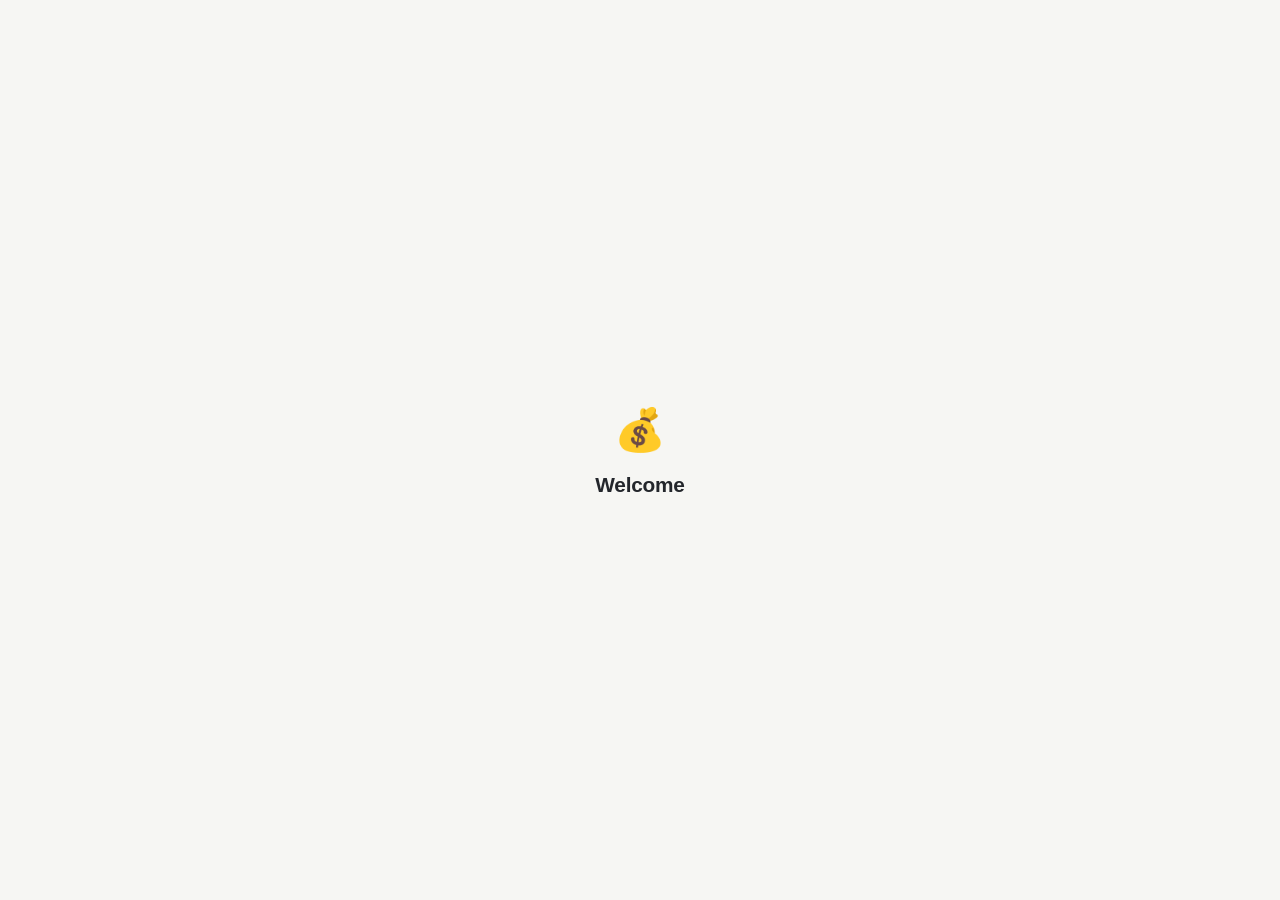
==== commit d46cf28e: "Add dark mode and a welcome splash transition Introduces a dark palette that follows the OS prefers-" ====
--- a/budget-app/index.html
+++ b/budget-app/index.html
@@ -4,6 +4,14 @@
 <meta charset="UTF-8">
 <meta name="viewport" content="width=device-width, initial-scale=1.0">
 <title>My Budget</title>
+<script>
+  (function () {
+    try {
+      var t = localStorage.getItem("budgetApp.theme");
+      if (t === "light" || t === "dark") document.documentElement.setAttribute("data-theme", t);
+    } catch (e) {}
+  })();
+</script>
 <style>
   :root {
     --bg: #f6f6f3;
@@ -14,11 +22,59 @@
     --accent: #2f6e52;
     --accent-dark: #23553f;
     --accent-soft: #e8f1ec;
+    --accent-soft-hover: #dcebe3;
+    --danger-soft: #fbeeec;
+    --danger-soft-hover: #f6ddd9;
     --good: #2f6e52;
     --danger: #b8463a;
     --warning: #b8862f;
+    --input-bg: #fbfbfa;
+    --input-bg-focus: #ffffff;
+    --toggle-bg: #eeeeec;
     --radius: 18px;
     --shadow: 0 1px 2px rgba(20, 20, 20, 0.04), 0 4px 16px rgba(20, 20, 20, 0.05);
+  }
+  @media (prefers-color-scheme: dark) {
+    :root:not([data-theme="light"]) {
+      --bg: #14161a;
+      --card: #1d2024;
+      --text: #eceef0;
+      --muted: #949ba4;
+      --border: #2b2f35;
+      --accent: #4fae80;
+      --accent-dark: #3f8f68;
+      --accent-soft: #1d3328;
+      --accent-soft-hover: #234233;
+      --danger-soft: #3a2422;
+      --danger-soft-hover: #452b28;
+      --good: #4fae80;
+      --danger: #e2756a;
+      --warning: #d9a24f;
+      --input-bg: #22262b;
+      --input-bg-focus: #262b31;
+      --toggle-bg: #24272c;
+      --shadow: 0 1px 2px rgba(0, 0, 0, 0.4), 0 4px 16px rgba(0, 0, 0, 0.45);
+    }
+  }
+  :root[data-theme="dark"] {
+    --bg: #14161a;
+    --card: #1d2024;
+    --text: #eceef0;
+    --muted: #949ba4;
+    --border: #2b2f35;
+    --accent: #4fae80;
+    --accent-dark: #3f8f68;
+    --accent-soft: #1d3328;
+    --accent-soft-hover: #234233;
+    --danger-soft: #3a2422;
+    --danger-soft-hover: #452b28;
+    --good: #4fae80;
+    --danger: #e2756a;
+    --warning: #d9a24f;
+    --input-bg: #22262b;
+    --input-bg-focus: #262b31;
+    --toggle-bg: #24272c;
+    --shadow: 0 1px 2px rgba(0, 0, 0, 0.4), 0 4px 16px rgba(0, 0, 0, 0.45);
   }
   * { box-sizing: border-box; }
   body {
@@ -55,10 +111,10 @@
     border: 1px solid var(--border);
     border-radius: 10px;
     font-size: 0.95rem;
-    background: #fbfbfa;
+    background: var(--input-bg);
     color: var(--text);
   }
-  input:focus, select:focus { outline: none; border-color: var(--accent); background: #fff; box-shadow: 0 0 0 3px var(--accent-soft); }
+  input:focus, select:focus { outline: none; border-color: var(--accent); background: var(--input-bg-focus); box-shadow: 0 0 0 3px var(--accent-soft); }
   .btn {
     display: inline-block;
     padding: 11px 18px;
@@ -78,16 +134,16 @@
     color: var(--accent-dark);
     border: none;
   }
-  .btn.secondary:hover { background: #dcebe3; }
+  .btn.secondary:hover { background: var(--accent-soft-hover); }
   .btn.secondary.active { background: var(--accent); color: #fff; }
   .btn.small { padding: 7px 12px; font-size: 0.82rem; border-radius: 10px; }
   .btn.danger-outline {
-    background: #fbeeec;
+    background: var(--danger-soft);
     color: var(--danger);
     border: none;
   }
-  .btn.danger-outline:hover { background: #f6ddd9; }
-  .toggle-group { display: flex; gap: 8px; margin-bottom: 16px; background: #eeeeec; padding: 4px; border-radius: 14px; }
+  .btn.danger-outline:hover { background: var(--danger-soft-hover); }
+  .toggle-group { display: flex; gap: 8px; margin-bottom: 16px; background: var(--toggle-bg); padding: 4px; border-radius: 14px; }
   .toggle-group button {
     flex: 1;
     padding: 10px;
@@ -102,8 +158,25 @@
   }
   .toggle-group button.active {
     color: var(--text);
-    background: #fff;
+    background: var(--card);
     box-shadow: var(--shadow);
+  }
+  .theme-toggle {
+    position: fixed;
+    top: 16px;
+    right: 16px;
+    width: 42px;
+    height: 42px;
+    border-radius: 50%;
+    border: none;
+    background: var(--card);
+    box-shadow: var(--shadow);
+    font-size: 1.15rem;
+    cursor: pointer;
+    display: flex;
+    align-items: center;
+    justify-content: center;
+    z-index: 50;
   }
   .period-nav {
     display: flex;
@@ -174,9 +247,34 @@
   .cal-day .cal-paid { color: var(--good); font-weight: 700; }
   .legend-row { display: flex; align-items: center; gap: 6px; font-size: 0.82rem; color: var(--muted); margin-top: 4px; }
   .legend-swatch { width: 14px; height: 14px; border-radius: 3px; border: 1px solid var(--border); flex-shrink: 0; }
+  #welcomeSplash {
+    position: fixed;
+    inset: 0;
+    background: var(--bg);
+    display: flex;
+    align-items: center;
+    justify-content: center;
+    z-index: 1000;
+    transition: opacity 0.5s ease, visibility 0.5s ease;
+  }
+  #welcomeSplash.fade-out { opacity: 0; visibility: hidden; pointer-events: none; }
+  .splash-content { text-align: center; animation: splashPop 0.6s ease; }
+  .splash-logo { font-size: 2.6rem; margin-bottom: 10px; }
+  .splash-text { font-size: 1.3rem; font-weight: 700; color: var(--text); letter-spacing: -0.01em; }
+  @keyframes splashPop {
+    0% { opacity: 0; transform: translateY(8px) scale(0.96); }
+    100% { opacity: 1; transform: translateY(0) scale(1); }
+  }
 </style>
 </head>
 <body>
+<div id="welcomeSplash">
+  <div class="splash-content">
+    <div class="splash-logo">💰</div>
+    <div class="splash-text" id="welcomeSplashText">Welcome</div>
+  </div>
+</div>
+<button type="button" class="theme-toggle" id="themeToggleBtn" aria-label="Toggle dark mode">🌙</button>
 <div class="wrap">
 
   <div class="toggle-group hidden" id="tabBar">
@@ -1367,6 +1465,32 @@
     renderCalendar();
   });
 
+  // ---------- theme toggle ----------
+  var THEME_KEY = "budgetApp.theme";
+  function currentEffectiveTheme() {
+    var attr = document.documentElement.getAttribute("data-theme");
+    if (attr === "light" || attr === "dark") return attr;
+    return window.matchMedia && window.matchMedia("(prefers-color-scheme: dark)").matches ? "dark" : "light";
+  }
+  function updateThemeToggleIcon() {
+    document.getElementById("themeToggleBtn").textContent = currentEffectiveTheme() === "dark" ? "☀️" : "🌙";
+  }
+  document.getElementById("themeToggleBtn").addEventListener("click", function () {
+    var next = currentEffectiveTheme() === "dark" ? "light" : "dark";
+    document.documentElement.setAttribute("data-theme", next);
+    try { localStorage.setItem(THEME_KEY, next); } catch (e) {}
+    updateThemeToggleIcon();
+  });
+  updateThemeToggleIcon();
+
+  // ---------- welcome splash ----------
+  document.getElementById("welcomeSplashText").textContent = config ? "Welcome back" : "Welcome";
+  setTimeout(function () {
+    var splash = document.getElementById("welcomeSplash");
+    splash.classList.add("fade-out");
+    setTimeout(function () { splash.style.display = "none"; }, 550);
+  }, 1100);
+
   // ---------- init ----------
   document.querySelectorAll('input[type="date"]').forEach(function (input) {
     input.addEventListener("click", function () {
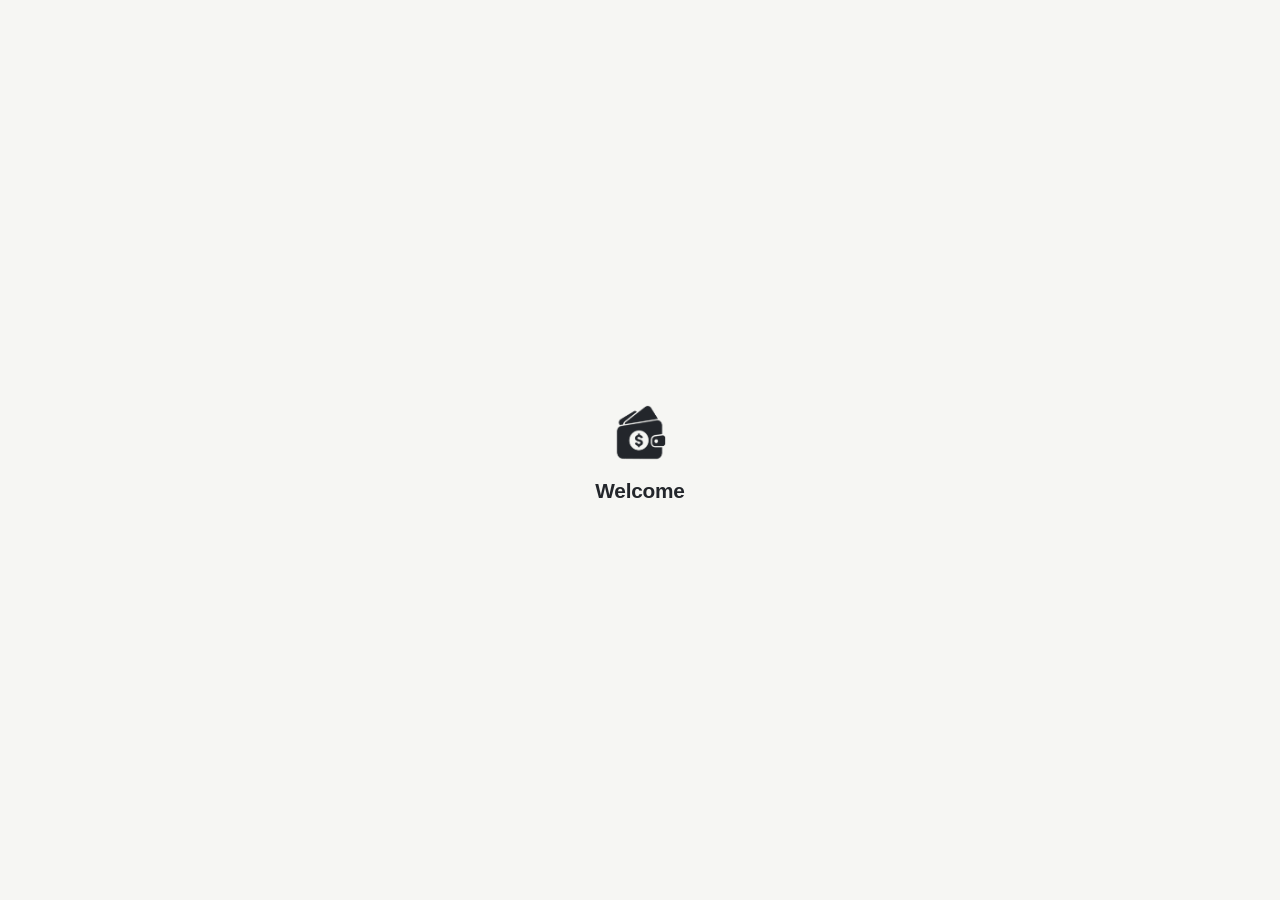
==== commit 2c9a1031: "Add Goals tab, balance change indicator, bigger stats, and wallet logo Adds a Goals tab: create a go" ====
--- a/budget-app/index.html
+++ b/budget-app/index.html
@@ -207,16 +207,40 @@
   .collapsible { margin-bottom: 14px; padding-top: 2px; }
   .overview-top { display: flex; gap: 22px; align-items: center; flex-wrap: wrap; }
   .ring-col { display: flex; flex-direction: column; align-items: center; gap: 6px; }
-  .ring-wrap { position: relative; width: 110px; height: 110px; flex-shrink: 0; }
-  .ring-wrap svg { width: 110px; height: 110px; }
-  .ring-label { position: absolute; inset: 0; display: flex; align-items: center; justify-content: center; font-size: 1.3rem; font-weight: 700; }
-  .ring-caption { font-size: 0.78rem; color: var(--muted); }
+  .ring-wrap { position: relative; width: 150px; height: 150px; flex-shrink: 0; }
+  .ring-wrap svg { width: 150px; height: 150px; }
+  .ring-label { position: absolute; inset: 0; display: flex; align-items: center; justify-content: center; font-size: 1.9rem; font-weight: 800; }
+  .ring-caption { font-size: 0.82rem; color: var(--muted); }
   .stats-col { flex: 1; min-width: 180px; display: flex; flex-direction: column; gap: 16px; }
   .stat-row { display: flex; justify-content: space-between; align-items: baseline; gap: 10px; }
   .stat-label { font-size: 0.82rem; color: var(--muted); }
   .stat-value { font-weight: 700; font-size: 1.05rem; }
+  .balance-value { font-size: 2rem; font-weight: 800; margin: 2px 0 0; }
+  .balance-delta { font-size: 0.88rem; font-weight: 600; margin: 2px 0 8px; }
   .balance-edit-row { display: flex; gap: 8px; margin-top: 6px; }
   .balance-edit-row input { width: auto; flex: 1; }
+  .progress-track { background: var(--toggle-bg); border-radius: 999px; height: 10px; overflow: hidden; }
+  .progress-fill { background: var(--accent); height: 100%; border-radius: 999px; transition: width 0.2s ease; }
+  .goal-item-row {
+    display: flex;
+    align-items: center;
+    gap: 10px;
+    padding: 9px 0;
+    border-bottom: 1px solid var(--border);
+    cursor: pointer;
+  }
+  .goal-item-row:last-child { border-bottom: none; }
+  .goal-item-row input[type="checkbox"] {
+    width: 19px;
+    height: 19px;
+    flex-shrink: 0;
+    padding: 0;
+    border-radius: 5px;
+    accent-color: var(--accent);
+    cursor: pointer;
+  }
+  .goal-item-name { flex: 1; font-size: 0.92rem; }
+  .goal-item-cost { color: var(--muted); font-size: 0.88rem; white-space: nowrap; }
   .calendar-weekdays, .calendar-grid { display: grid; grid-template-columns: repeat(7, 1fr); gap: 4px; }
   .calendar-weekdays { margin-top: 14px; font-size: 0.7rem; color: var(--muted); text-align: center; font-weight: 600; }
   .calendar-grid { margin-top: 4px; }
@@ -259,7 +283,20 @@
   }
   #welcomeSplash.fade-out { opacity: 0; visibility: hidden; pointer-events: none; }
   .splash-content { text-align: center; animation: splashPop 0.6s ease; }
-  .splash-logo { font-size: 2.6rem; margin-bottom: 10px; }
+  .splash-logo {
+    width: 72px;
+    height: 72px;
+    margin: 0 auto 10px;
+    background-color: var(--text);
+    -webkit-mask-image: url('logocash.png');
+    mask-image: url('logocash.png');
+    -webkit-mask-size: contain;
+    mask-size: contain;
+    -webkit-mask-repeat: no-repeat;
+    mask-repeat: no-repeat;
+    -webkit-mask-position: center;
+    mask-position: center;
+  }
   .splash-text { font-size: 1.3rem; font-weight: 700; color: var(--text); letter-spacing: -0.01em; }
   @keyframes splashPop {
     0% { opacity: 0; transform: translateY(8px) scale(0.96); }
@@ -270,7 +307,7 @@
 <body>
 <div id="welcomeSplash">
   <div class="splash-content">
-    <div class="splash-logo">💰</div>
+    <div class="splash-logo" role="img" aria-label="My Budget logo"></div>
     <div class="splash-text" id="welcomeSplashText">Welcome</div>
   </div>
 </div>
@@ -279,6 +316,7 @@
 
   <div class="toggle-group hidden" id="tabBar">
     <button type="button" id="tabHomeBtn">Home</button>
+    <button type="button" id="tabGoalsBtn">Goals</button>
     <button type="button" id="tabCalendarBtn">Calendar</button>
   </div>
 
@@ -403,10 +441,9 @@
             <span class="stat-value" id="nextPaycheckValue"></span>
           </div>
           <div>
-            <div class="stat-row">
-              <span class="stat-label">Account balance</span>
-              <span class="stat-value" id="accountBalanceValue"></span>
-            </div>
+            <span class="stat-label">Account balance</span>
+            <div class="balance-value" id="accountBalanceValue"></div>
+            <div class="balance-delta" id="accountBalanceDelta"></div>
             <div class="balance-edit-row">
               <input type="number" id="balanceEditInput" step="0.01">
               <button type="button" class="btn secondary small" id="saveBalanceBtn">Update</button>
@@ -414,6 +451,15 @@
           </div>
         </div>
       </div>
+    </div>
+
+    <div class="card" id="homeGoalsCard">
+      <div class="card-header-row">
+        <h2>Goals</h2>
+        <button type="button" class="btn secondary small" id="viewGoalsBtn">View goals</button>
+      </div>
+      <div id="homeGoalsList"></div>
+      <div class="empty-note hidden" id="homeGoalsEmptyNote">No goals yet — add one in the Goals tab.</div>
     </div>
 
     <div class="card">
@@ -511,6 +557,37 @@
     </div>
   </div>
 
+  <!-- GOALS VIEW -->
+  <div id="goalsView" class="hidden">
+    <div class="top-bar">
+      <div>
+        <h1>Goals</h1>
+        <p class="subtitle">Save toward something specific, and check off items as you get them.</p>
+      </div>
+    </div>
+
+    <div class="card">
+      <div class="card-header-row">
+        <h2>New goal</h2>
+        <button type="button" class="btn secondary small" id="toggleGoalFormBtn">+ Add goal</button>
+      </div>
+      <div class="collapsible hidden" id="goalFormWrap">
+        <div class="field">
+          <label for="goalName">Goal name</label>
+          <input type="text" id="goalName" placeholder="e.g. Snowboarding gear">
+        </div>
+        <div class="field">
+          <label for="goalTotal">Total price ($)</label>
+          <input type="number" id="goalTotal" min="0" step="0.01" placeholder="e.g. 1000">
+        </div>
+        <button class="btn" id="addGoalBtn">Save goal</button>
+      </div>
+    </div>
+
+    <div id="goalsList"></div>
+    <div class="empty-note hidden" id="goalsEmptyNote">No goals yet — add one above.</div>
+  </div>
+
   <!-- CALENDAR VIEW -->
   <div id="calendarView" class="hidden">
     <div class="top-bar">
@@ -570,11 +647,14 @@
   var STORAGE_ENTRIES = "budgetApp.hourEntries";
   var STORAGE_BUDGET = "budgetApp.budgetConfig";
   var STORAGE_BALANCE = "budgetApp.accountBalance";
+  var STORAGE_PREV_BALANCE = "budgetApp.previousBalance";
   var STORAGE_EXPENSES = "budgetApp.expenses";
+  var STORAGE_GOALS = "budgetApp.goals";
 
   var config = loadConfig();
   var entries = loadEntries();
   var accountBalance = loadBalance();
+  var previousBalance = loadPreviousBalance();
   var expenses = loadExpenses();
   var refDate = startOfDay(new Date()); // drives which pay period is shown
 
@@ -616,6 +696,21 @@
   function saveBalance() {
     localStorage.setItem(STORAGE_BALANCE, String(accountBalance));
   }
+  function loadPreviousBalance() {
+    try {
+      var raw = localStorage.getItem(STORAGE_PREV_BALANCE);
+      return raw !== null ? Number(raw) : accountBalance;
+    } catch (e) { return accountBalance; }
+  }
+  function savePreviousBalance() {
+    localStorage.setItem(STORAGE_PREV_BALANCE, String(previousBalance));
+  }
+  function setAccountBalance(newValue) {
+    previousBalance = accountBalance;
+    accountBalance = newValue;
+    saveBalance();
+    savePreviousBalance();
+  }
   function loadExpenses() {
     try {
       var raw = localStorage.getItem(STORAGE_EXPENSES);
@@ -624,6 +719,15 @@
   }
   function saveExpenses() {
     localStorage.setItem(STORAGE_EXPENSES, JSON.stringify(expenses));
+  }
+  function loadGoals() {
+    try {
+      var raw = localStorage.getItem(STORAGE_GOALS);
+      return raw ? JSON.parse(raw) : [];
+    } catch (e) { return []; }
+  }
+  function saveGoals(goals) {
+    localStorage.setItem(STORAGE_GOALS, JSON.stringify(goals));
   }
   function genId() { return Date.now() + "-" + Math.random().toString(36).slice(2); }
 
@@ -1009,8 +1113,10 @@
   var budgetView = document.getElementById("budgetView");
   var dashboardView = document.getElementById("dashboardView");
   var calendarView = document.getElementById("calendarView");
+  var goalsView = document.getElementById("goalsView");
   var tabBar = document.getElementById("tabBar");
   var tabHomeBtn = document.getElementById("tabHomeBtn");
+  var tabGoalsBtn = document.getElementById("tabGoalsBtn");
   var tabCalendarBtn = document.getElementById("tabCalendarBtn");
 
   function hideAllViews() {
@@ -1018,6 +1124,13 @@
     budgetView.classList.add("hidden");
     dashboardView.classList.add("hidden");
     calendarView.classList.add("hidden");
+    goalsView.classList.add("hidden");
+  }
+
+  function setActiveTab(btn) {
+    [tabHomeBtn, tabGoalsBtn, tabCalendarBtn].forEach(function (b) {
+      b.classList.toggle("active", b === btn);
+    });
   }
 
   function showSetup(forEdit) {
@@ -1044,8 +1157,7 @@
   function showDashboard() {
     hideAllViews();
     tabBar.classList.remove("hidden");
-    tabHomeBtn.classList.add("active");
-    tabCalendarBtn.classList.remove("active");
+    setActiveTab(tabHomeBtn);
     dashboardView.classList.remove("hidden");
     renderDashboard();
   }
@@ -1053,15 +1165,24 @@
   function showCalendar() {
     hideAllViews();
     tabBar.classList.remove("hidden");
-    tabCalendarBtn.classList.add("active");
-    tabHomeBtn.classList.remove("active");
+    setActiveTab(tabCalendarBtn);
     calendarView.classList.remove("hidden");
     renderCalendar();
   }
 
+  function showGoals() {
+    hideAllViews();
+    tabBar.classList.remove("hidden");
+    setActiveTab(tabGoalsBtn);
+    goalsView.classList.remove("hidden");
+    renderGoals();
+  }
+
   document.getElementById("editSettingsBtn").addEventListener("click", function () { showSetup(true); });
   document.getElementById("editBudgetBtn").addEventListener("click", function () { showBudgetSetup(true); });
+  document.getElementById("viewGoalsBtn").addEventListener("click", showGoals);
   tabHomeBtn.addEventListener("click", showDashboard);
+  tabGoalsBtn.addEventListener("click", showGoals);
   tabCalendarBtn.addEventListener("click", showCalendar);
 
   var frequencyLabels = {
@@ -1088,6 +1209,21 @@
 
     document.getElementById("accountBalanceValue").textContent = fmtMoney(accountBalance);
     document.getElementById("balanceEditInput").value = accountBalance;
+
+    var balanceDelta = accountBalance - previousBalance;
+    var deltaEl = document.getElementById("accountBalanceDelta");
+    if (balanceDelta > 0) {
+      deltaEl.textContent = "▲ " + fmtMoney(balanceDelta) + " since last change";
+      deltaEl.style.color = "var(--good)";
+    } else if (balanceDelta < 0) {
+      deltaEl.textContent = "▼ " + fmtMoney(Math.abs(balanceDelta)) + " since last change";
+      deltaEl.style.color = "var(--danger)";
+    } else {
+      deltaEl.textContent = "No change yet";
+      deltaEl.style.color = "var(--muted)";
+    }
+
+    renderHomeGoals();
 
     var hoursCard = document.getElementById("hoursCard");
     var periodIncome = computePeriodIncome(period);
@@ -1229,9 +1365,8 @@
       delBtn.textContent = "Delete"; delBtn.className = "btn danger-outline small";
       delBtn.addEventListener("click", function () {
         expenses = expenses.filter(function (x) { return x.id !== exp.id; });
-        accountBalance += Number(exp.amount);
+        setAccountBalance(accountBalance + Number(exp.amount));
         saveExpenses();
-        saveBalance();
         renderDashboard();
       });
       actionTd.appendChild(delBtn);
@@ -1256,8 +1391,7 @@
   document.getElementById("saveBalanceBtn").addEventListener("click", function () {
     var val = Number(document.getElementById("balanceEditInput").value);
     if (isNaN(val)) { alert("Enter a valid balance."); return; }
-    accountBalance = val;
-    saveBalance();
+    setAccountBalance(val);
     renderDashboard();
   });
 
@@ -1273,6 +1407,7 @@
   }
   setupToggle("toggleExpenseFormBtn", "expenseFormWrap", "+ Add expense");
   setupToggle("toggleShiftFormBtn", "shiftFormWrap", "+ Add shift");
+  setupToggle("toggleGoalFormBtn", "goalFormWrap", "+ Add goal");
 
   function collapseForm(btnId, wrapId, openLabel) {
     document.getElementById(wrapId).classList.add("hidden");
@@ -1290,9 +1425,8 @@
     if (!categoryId) { alert("Choose a category."); return; }
     if (!amount || amount <= 0) { alert("Enter an amount."); return; }
     expenses.push({ id: genId(), date: dateVal, categoryId: categoryId, amount: amount, note: note });
-    accountBalance -= amount;
+    setAccountBalance(accountBalance - amount);
     saveExpenses();
-    saveBalance();
     document.getElementById("expenseAmount").value = "";
     document.getElementById("expenseNote").value = "";
     collapseForm("toggleExpenseFormBtn", "expenseFormWrap", "+ Add expense");
@@ -1315,6 +1449,207 @@
     renderDashboard();
   });
 
+  // ---------- goals ----------
+  function goalProgress(goal) {
+    var checkedSum = goal.items.filter(function (i) { return i.checked; })
+      .reduce(function (sum, i) { return sum + Number(i.cost); }, 0);
+    var remaining = Math.max(0, goal.totalAmount - checkedSum);
+    var percent = goal.totalAmount > 0 ? Math.min(100, (checkedSum / goal.totalAmount) * 100) : 0;
+    return { checkedSum: checkedSum, remaining: remaining, percent: percent };
+  }
+
+  function renderGoals() {
+    var goals = loadGoals();
+    var listEl = document.getElementById("goalsList");
+    listEl.innerHTML = "";
+    document.getElementById("goalsEmptyNote").classList.toggle("hidden", goals.length > 0);
+
+    goals.forEach(function (goal) {
+      var progress = goalProgress(goal);
+
+      var card = document.createElement("div");
+      card.className = "card";
+
+      var headerRow = document.createElement("div");
+      headerRow.className = "card-header-row";
+      var title = document.createElement("h2");
+      title.textContent = goal.name;
+      var delGoalBtn = document.createElement("button");
+      delGoalBtn.type = "button";
+      delGoalBtn.className = "btn danger-outline small";
+      delGoalBtn.textContent = "Delete goal";
+      delGoalBtn.addEventListener("click", function () {
+        goals = goals.filter(function (g) { return g.id !== goal.id; });
+        saveGoals(goals);
+        renderGoals();
+      });
+      headerRow.appendChild(title);
+      headerRow.appendChild(delGoalBtn);
+      card.appendChild(headerRow);
+
+      var progressMeta = document.createElement("div");
+      progressMeta.className = "period-meta";
+      progressMeta.style.marginBottom = "8px";
+      progressMeta.textContent = fmtMoney(progress.checkedSum) + " of " + fmtMoney(goal.totalAmount) + " — " +
+        (progress.remaining <= 0 ? "Goal reached!" : fmtMoney(progress.remaining) + " to go");
+      card.appendChild(progressMeta);
+
+      var track = document.createElement("div");
+      track.className = "progress-track";
+      var fill = document.createElement("div");
+      fill.className = "progress-fill";
+      fill.style.width = progress.percent + "%";
+      track.appendChild(fill);
+      card.appendChild(track);
+
+      var itemsList = document.createElement("div");
+      itemsList.style.marginTop = "14px";
+      goal.items.forEach(function (item) {
+        var row = document.createElement("label");
+        row.className = "goal-item-row";
+        var cb = document.createElement("input");
+        cb.type = "checkbox";
+        cb.checked = item.checked;
+        cb.addEventListener("change", function () {
+          item.checked = cb.checked;
+          saveGoals(goals);
+          renderGoals();
+        });
+        var nameSpan = document.createElement("span");
+        nameSpan.className = "goal-item-name";
+        nameSpan.textContent = item.name;
+        if (item.checked) nameSpan.style.textDecoration = "line-through";
+        var costSpan = document.createElement("span");
+        costSpan.className = "goal-item-cost";
+        costSpan.textContent = fmtMoney(item.cost);
+        var delItemBtn = document.createElement("button");
+        delItemBtn.type = "button";
+        delItemBtn.className = "btn danger-outline small";
+        delItemBtn.textContent = "✕";
+        delItemBtn.addEventListener("click", function (e) {
+          e.preventDefault();
+          goal.items = goal.items.filter(function (i) { return i.id !== item.id; });
+          saveGoals(goals);
+          renderGoals();
+        });
+        row.appendChild(cb);
+        row.appendChild(nameSpan);
+        row.appendChild(costSpan);
+        row.appendChild(delItemBtn);
+        itemsList.appendChild(row);
+      });
+      card.appendChild(itemsList);
+
+      var addItemBtn = document.createElement("button");
+      addItemBtn.type = "button";
+      addItemBtn.className = "btn secondary small";
+      addItemBtn.textContent = "+ Add item";
+      addItemBtn.style.marginTop = "12px";
+
+      var itemFormWrap = document.createElement("div");
+      itemFormWrap.className = "collapsible hidden";
+      itemFormWrap.style.marginTop = "10px";
+
+      var itemNameField = document.createElement("div");
+      itemNameField.className = "field";
+      var itemNameLabel = document.createElement("label");
+      itemNameLabel.textContent = "Item";
+      var itemNameInput = document.createElement("input");
+      itemNameInput.type = "text";
+      itemNameInput.placeholder = "e.g. Snowboard";
+      itemNameField.appendChild(itemNameLabel);
+      itemNameField.appendChild(itemNameInput);
+
+      var itemCostField = document.createElement("div");
+      itemCostField.className = "field";
+      var itemCostLabel = document.createElement("label");
+      itemCostLabel.textContent = "Cost ($)";
+      var itemCostInput = document.createElement("input");
+      itemCostInput.type = "number";
+      itemCostInput.min = "0";
+      itemCostInput.step = "0.01";
+      itemCostInput.placeholder = "e.g. 400";
+      itemCostField.appendChild(itemCostLabel);
+      itemCostField.appendChild(itemCostInput);
+
+      var saveItemBtn = document.createElement("button");
+      saveItemBtn.type = "button";
+      saveItemBtn.className = "btn small";
+      saveItemBtn.textContent = "Add item";
+      saveItemBtn.addEventListener("click", function () {
+        var nm = itemNameInput.value.trim();
+        var cost = Number(itemCostInput.value);
+        if (!nm) { alert("Name the item."); return; }
+        if (!cost || cost < 0) { alert("Enter a valid cost."); return; }
+        goal.items.push({ id: genId(), name: nm, cost: cost, checked: false });
+        saveGoals(goals);
+        renderGoals();
+      });
+
+      addItemBtn.addEventListener("click", function () {
+        itemFormWrap.classList.toggle("hidden");
+      });
+
+      itemFormWrap.appendChild(itemNameField);
+      itemFormWrap.appendChild(itemCostField);
+      itemFormWrap.appendChild(saveItemBtn);
+      card.appendChild(addItemBtn);
+      card.appendChild(itemFormWrap);
+
+      listEl.appendChild(card);
+    });
+  }
+
+  function renderHomeGoals() {
+    var goals = loadGoals();
+    var listEl = document.getElementById("homeGoalsList");
+    listEl.innerHTML = "";
+    document.getElementById("homeGoalsEmptyNote").classList.toggle("hidden", goals.length > 0);
+
+    goals.forEach(function (goal) {
+      var progress = goalProgress(goal);
+
+      var row = document.createElement("div");
+      row.style.marginBottom = "14px";
+
+      var line = document.createElement("div");
+      line.className = "stat-row";
+      var nameSpan = document.createElement("span");
+      nameSpan.textContent = goal.name;
+      var remSpan = document.createElement("span");
+      remSpan.className = "stat-value";
+      remSpan.textContent = progress.remaining <= 0 ? "Reached!" : fmtMoney(progress.remaining) + " to go";
+      line.appendChild(nameSpan);
+      line.appendChild(remSpan);
+      row.appendChild(line);
+
+      var track = document.createElement("div");
+      track.className = "progress-track";
+      track.style.marginTop = "6px";
+      var fill = document.createElement("div");
+      fill.className = "progress-fill";
+      fill.style.width = progress.percent + "%";
+      track.appendChild(fill);
+      row.appendChild(track);
+
+      listEl.appendChild(row);
+    });
+  }
+
+  document.getElementById("addGoalBtn").addEventListener("click", function () {
+    var name = document.getElementById("goalName").value.trim();
+    var total = Number(document.getElementById("goalTotal").value);
+    if (!name) { alert("Name the goal."); return; }
+    if (!total || total <= 0) { alert("Enter a valid total price."); return; }
+    var goals = loadGoals();
+    goals.push({ id: genId(), name: name, totalAmount: total, items: [] });
+    saveGoals(goals);
+    document.getElementById("goalName").value = "";
+    document.getElementById("goalTotal").value = "";
+    collapseForm("toggleGoalFormBtn", "goalFormWrap", "+ Add goal");
+    renderGoals();
+  });
+
   // ---------- calendar ----------
   var calendarRefDate = new Date(startOfDay(new Date()).getFullYear(), startOfDay(new Date()).getMonth(), 1);
   var WEEKDAY_LABELS = ["Sun", "Mon", "Tue", "Wed", "Thu", "Fri", "Sat"];
